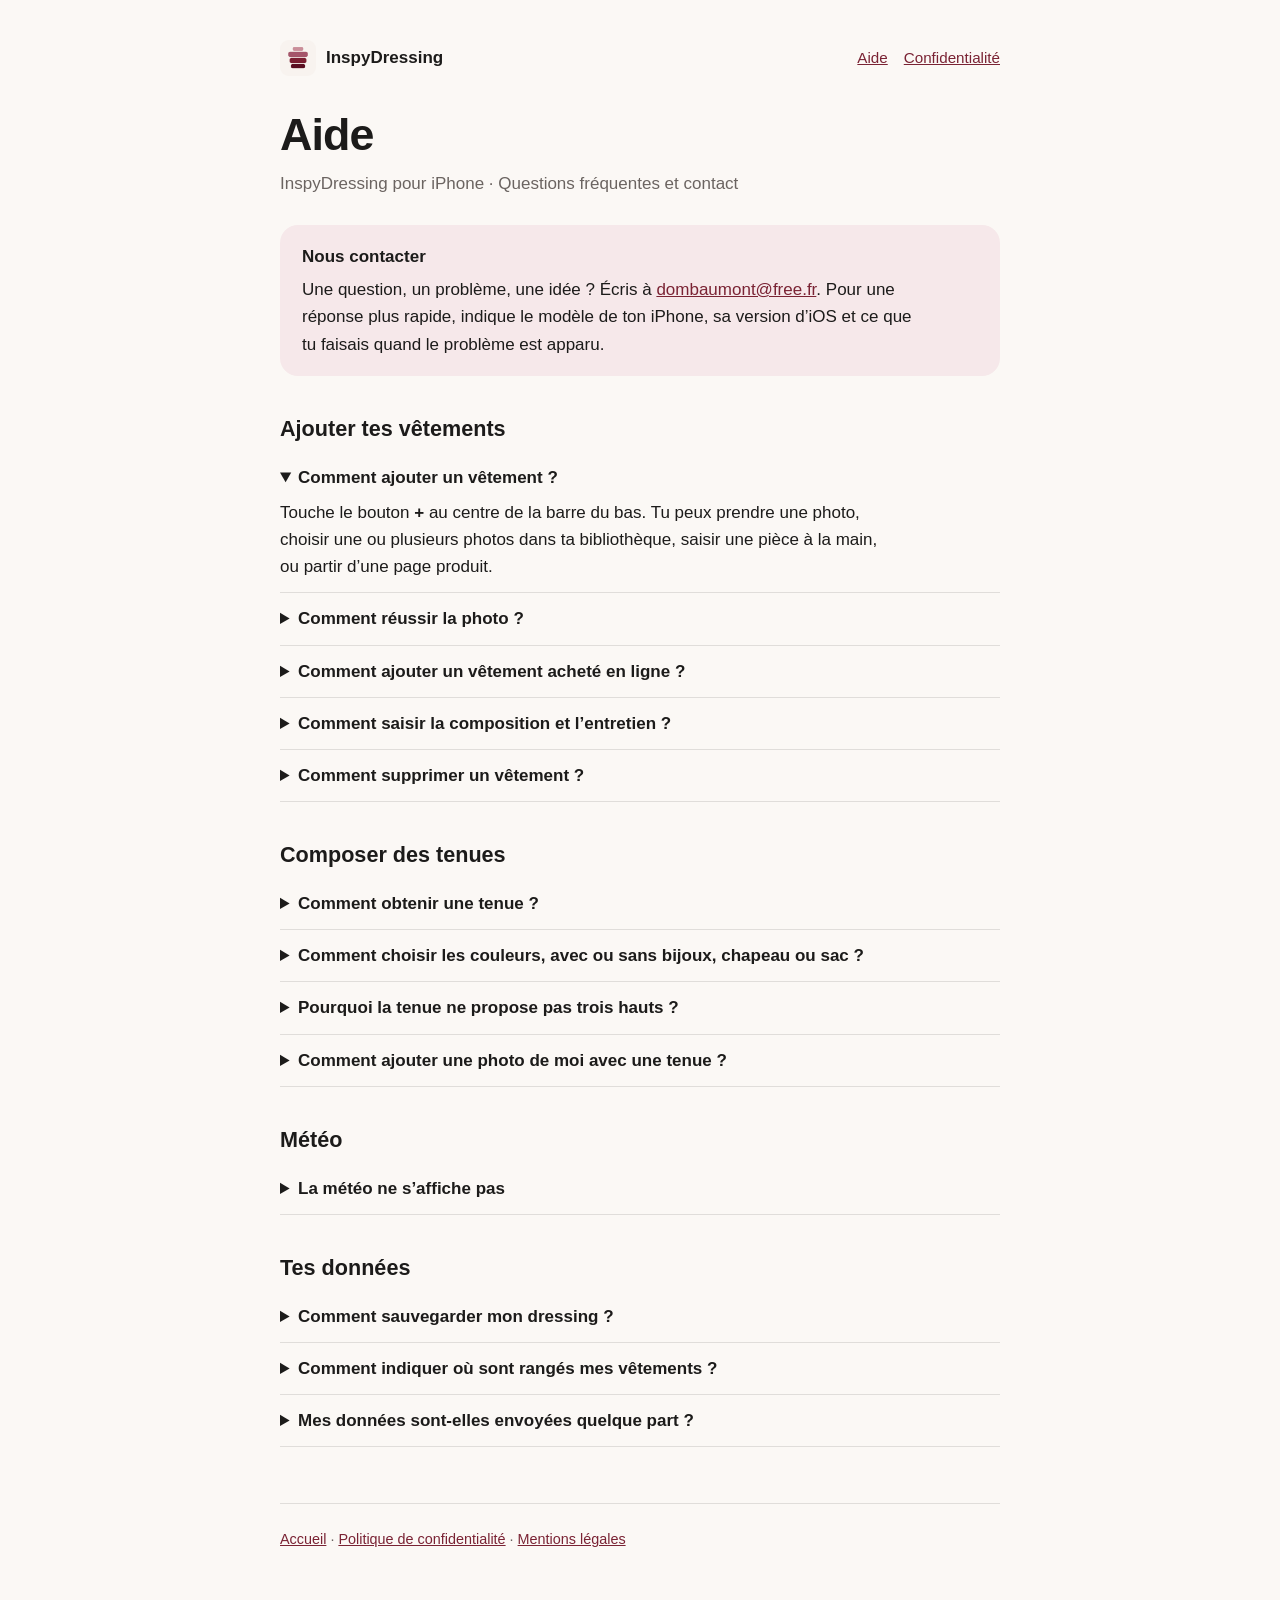
==== aide.html @ 8d3197d7 "Publier le site InspyDressing : accueil, confidentialité et aide Co-Authored-By: Claude Opus 5.5 <no" ====
<!doctype html>
<html lang="fr">
<head>
<meta charset="utf-8">
<meta name="viewport" content="width=device-width, initial-scale=1, viewport-fit=cover">
<title>Aide – InspyDressing</title>
<meta name="description" content="Aide et contact pour l’application InspyDressing pour iPhone.">
<link rel="icon" href="img/icone.png">
<link rel="stylesheet" href="style.css">
</head>
<body>
<div class="page">
  <nav class="top">
    <a class="brand" href="./"><img src="img/icone.png" alt="">InspyDressing</a>
    <div class="links"><a href="aide.html">Aide</a><a href="confidentialite.html">Confidentialité</a></div>
  </nav>

  <h1>Aide</h1>
  <p class="meta">InspyDressing pour iPhone · Questions fréquentes et contact</p>

  <div class="summary">
    <strong>Nous contacter</strong>
    <p style="margin:6px 0 0">Une question, un problème, une idée ? Écris à <a href="mailto:dombaumont@free.fr">dombaumont@free.fr</a>. Pour une réponse plus rapide, indique le modèle de ton iPhone, sa version d’iOS et ce que tu faisais quand le problème est apparu.</p>
  </div>

  <h2>Ajouter tes vêtements</h2>
  <details open>
    <summary>Comment ajouter un vêtement ?</summary>
    <p>Touche le bouton <strong>+</strong> au centre de la barre du bas. Tu peux prendre une photo, choisir une ou plusieurs photos dans ta bibliothèque, saisir une pièce à la main, ou partir d’une page produit.</p>
  </details>
  <details>
    <summary>Comment réussir la photo ?</summary>
    <p>Pose la pièce à plat sur un fond uni, bien éclairée. L’appareil photo guidé t’aide en direct : « Rapproche-toi », « Éloigne-toi », « Pas assez de lumière » (touche la lampe en haut à droite), puis « C’est bon ». Le fond est ensuite retiré automatiquement et les couleurs sont reconnues ; tu peux revenir à la photo d’origine si le détourage ne te plaît pas.</p>
  </details>
  <details>
    <summary>Comment ajouter un vêtement acheté en ligne ?</summary>
    <p>Sur la page du vêtement, dans Safari ou dans l’app de la boutique, touche <strong>Partager</strong> puis <strong>InspyDressing</strong>, et ouvre InspyDressing pour terminer : la photo, le nom, la marque et le prix sont repris.</p>
    <p>Si InspyDressing n’apparaît pas dans le menu Partager : fais défiler la rangée d’apps jusqu’au bout, touche <strong>Plus</strong>, puis <strong>Modifier</strong>, et active InspyDressing.</p>
    <p>Tu peux aussi coller un lien : <strong>+</strong> › <strong>Depuis une page produit</strong>. Certaines boutiques refusent cette lecture directe ; le partage depuis Safari fonctionne alors mieux.</p>
  </details>
  <details>
    <summary>Comment saisir la composition et l’entretien ?</summary>
    <p>Ouvre la fiche du vêtement, puis la carte <strong>Composition et entretien</strong>. Tu peux photographier l’étiquette cousue (le texte est lu automatiquement), toucher les symboles d’entretien ou tout saisir à la main.</p>
  </details>
  <details>
    <summary>Comment supprimer un vêtement ?</summary>
    <p>Ouvre sa fiche et touche <strong>Supprimer le vêtement</strong> en bas, ou fais un appui long sur la pièce dans la grille. La fiche et ses photos sont effacées, et la pièce est retirée des tenues et du calendrier. Pour garder son historique, change plutôt son statut (vendu, donné…).</p>
  </details>

  <h2>Composer des tenues</h2>
  <details>
    <summary>Comment obtenir une tenue ?</summary>
    <p>L’accueil propose chaque jour <strong>Ta tenue du jour</strong> selon la météo. Dans l’onglet <strong>Tenues</strong>, touche <strong>Autre idée</strong> ou secoue ton iPhone pour une nouvelle proposition. Touche une pièce de la tenue pour la changer ; active « Conserver » pour la garder dans les idées suivantes.</p>
  </details>
  <details>
    <summary>Comment choisir les couleurs, avec ou sans bijoux, chapeau ou sac ?</summary>
    <p>Dans l’onglet Tenues, touche le bouton des options (à droite de l’occasion). Choisis les couleurs souhaitées ou à éviter, et pour les bijoux, le chapeau et le sac : Auto, Avec ou Sans. Une nouvelle tenue est proposée dès que tu fermes les options.</p>
  </details>
  <details>
    <summary>Pourquoi la tenue ne propose pas trois hauts ?</summary>
    <p>Par temps doux, InspyDressing propose au plus deux couches en haut (par exemple un tee-shirt et une chemise ouverte, ou une chemise et un pull). Une troisième couche (veste ou manteau) n’est ajoutée que s’il fait froid ou s’il pleut. Tu peux régler ta sensibilité au froid en touchant la météo.</p>
  </details>
  <details>
    <summary>Comment ajouter une photo de moi avec une tenue ?</summary>
    <p>Ouvre la tenue dans <strong>Tenues</strong> › <strong>Enregistrées</strong>, puis touche <strong>Tenue portée</strong> : prends une photo ou choisis-en une. Elle peut ensuite être partagée en montage avec la composition.</p>
  </details>

  <h2>Météo</h2>
  <details>
    <summary>La météo ne s’affiche pas</summary>
    <p>Touche la carte météo de l’accueil : autorise la position, ou saisis ta ville. Vérifie aussi que l’iPhone est connecté à Internet. Sans météo, les tenues restent proposées, sans adaptation au temps.</p>
  </details>

  <h2>Tes données</h2>
  <details>
    <summary>Comment sauvegarder mon dressing ?</summary>
    <p>Ouvre les <strong>Réglages</strong> (roue dentée de l’onglet Stats) › <strong>Sauvegarde</strong>, puis enregistre l’archive dans Fichiers ou iCloud Drive. Pour la restaurer, choisis le fichier depuis le même écran : les éléments sont ajoutés sans doublon.</p>
  </details>
  <details>
    <summary>Comment indiquer où sont rangés mes vêtements ?</summary>
    <p>Réglages › <strong>Lieux de rangement</strong> : crée tes lieux (commode, penderie, grenier…) et leurs emplacements (1er tiroir, étagère…). Tu peux choisir un rangement par défaut pour chaque type de vêtement ; il est proposé automatiquement quand tu ajoutes une pièce.</p>
  </details>
  <details>
    <summary>Mes données sont-elles envoyées quelque part ?</summary>
    <p>Non. Tout reste sur ton iPhone, sans compte ni publicité. Le détail est dans la <a href="confidentialite.html">politique de confidentialité</a>.</p>
  </details>

  <footer>
    <p><a href="./">Accueil</a> · <a href="confidentialite.html">Politique de confidentialité</a> · <a href="confidentialite.html#mentions">Mentions légales</a></p>
  </footer>
</div>
</body>
</html>
---- style.css ----
:root {
  --bg: #fbf8f5; --surface: #ffffff; --ink: #1c1b1a; --muted: #6b6461;
  --line: rgba(28, 27, 26, 0.12); --accent: #7a2334; --accent-ink: #ffffff; --soft: #f6e8ea;
  --studio: #e9e7e3;
  color-scheme: light;
}
@media (prefers-color-scheme: dark) {
  :root:not([data-theme="light"]) {
    --bg: #141312; --surface: #1e1d1c; --ink: #edebe8; --muted: #a8a19d;
    --line: rgba(237, 235, 232, 0.12); --accent: #e3a0ab; --accent-ink: #141312; --soft: #3a2026;
    --studio: #2a2826;
    color-scheme: dark;
  }
}
:root[data-theme="dark"] {
  --bg: #141312; --surface: #1e1d1c; --ink: #edebe8; --muted: #a8a19d;
  --line: rgba(237, 235, 232, 0.12); --accent: #e3a0ab; --accent-ink: #141312; --soft: #3a2026;
  --studio: #2a2826;
  color-scheme: dark;
}

* { box-sizing: border-box; }
body {
  margin: 0; background: var(--bg); color: var(--ink);
  font: 17px/1.6 -apple-system, BlinkMacSystemFont, "SF Pro Text", "Helvetica Neue", Arial, sans-serif;
  -webkit-text-size-adjust: 100%;
}
.page {
  max-width: 760px; margin: 0 auto;
  padding-block: 40px 56px;
  padding-left: max(20px, env(safe-area-inset-left, 0px));
  padding-right: max(20px, env(safe-area-inset-right, 0px));
}
h1, h2, h3 { line-height: 1.2; text-wrap: balance; }
h1 { font-size: clamp(2rem, 6vw, 2.8rem); margin: 0 0 8px; letter-spacing: -0.02em; }
h2 { font-size: 1.35rem; margin: 40px 0 10px; }
h3 { font-size: 1.05rem; margin: 26px 0 6px; }
p, li { max-width: 65ch; }
a { color: var(--accent); }
.meta { color: var(--muted); margin: 0 0 28px; }
.summary { background: var(--soft); border-radius: 18px; padding: 18px 22px; }
.summary ul { margin: 8px 0 0; padding-left: 20px; }
.table-wrap { overflow-x: auto; }
table { width: 100%; border-collapse: collapse; font-size: 0.95rem; }
th, td { text-align: left; vertical-align: top; padding: 10px 8px; border-bottom: 1px solid var(--line); }
th { color: var(--muted); font-weight: 600; }
.small { color: var(--muted); font-size: 0.9rem; }
nav.top { display: flex; align-items: center; gap: 12px; margin-bottom: 32px; flex-wrap: wrap; }
nav.top a.brand { display: flex; align-items: center; gap: 10px; color: var(--ink); text-decoration: none; font-weight: 600; }
nav.top img { width: 36px; height: 36px; border-radius: 9px; }
nav.top .links { margin-left: auto; display: flex; gap: 16px; font-size: 0.95rem; }
footer {
  margin-top: 56px; padding-top: 20px; border-top: 1px solid var(--line);
  color: var(--muted); font-size: 0.9rem;
}
footer p { margin: 4px 0; }

/* Home */
.hero { display: grid; grid-template-columns: auto 1fr; gap: 22px; align-items: center; margin-top: 8px; }
.hero img { width: 104px; height: 104px; border-radius: 24px; box-shadow: 0 6px 20px rgba(122, 35, 52, 0.18); }
.hero p.lead { font-size: 1.2rem; color: var(--muted); margin: 0; }
.badge {
  display: inline-block; margin-top: 18px; padding: 10px 18px; border-radius: 999px;
  background: var(--accent); color: var(--accent-ink); font-weight: 600; text-decoration: none;
}
.shots { display: grid; grid-template-columns: repeat(4, minmax(0, 1fr)); gap: 12px; margin: 36px 0 8px; }
.shots img { width: 100%; max-width: 100%; border-radius: 18px; border: 1px solid var(--line); background: var(--studio); }
.features { display: grid; grid-template-columns: repeat(2, minmax(0, 1fr)); gap: 14px; margin-top: 18px; }
.feature { background: var(--surface); border: 1px solid var(--line); border-radius: 16px; padding: 16px 18px; min-width: 0; }
.feature h3 { margin: 0 0 4px; }
.feature p { margin: 0; color: var(--muted); font-size: 0.95rem; }
details { border-bottom: 1px solid var(--line); padding: 12px 0; }
details summary { cursor: pointer; font-weight: 600; }
details p, details ul { margin: 8px 0 0; }

@media (max-width: 640px) {
  .hero { grid-template-columns: 1fr; }
  .shots { grid-template-columns: repeat(2, minmax(0, 1fr)); }
  .features { grid-template-columns: 1fr; }
  nav.top .links { margin-left: 0; width: 100%; }
}
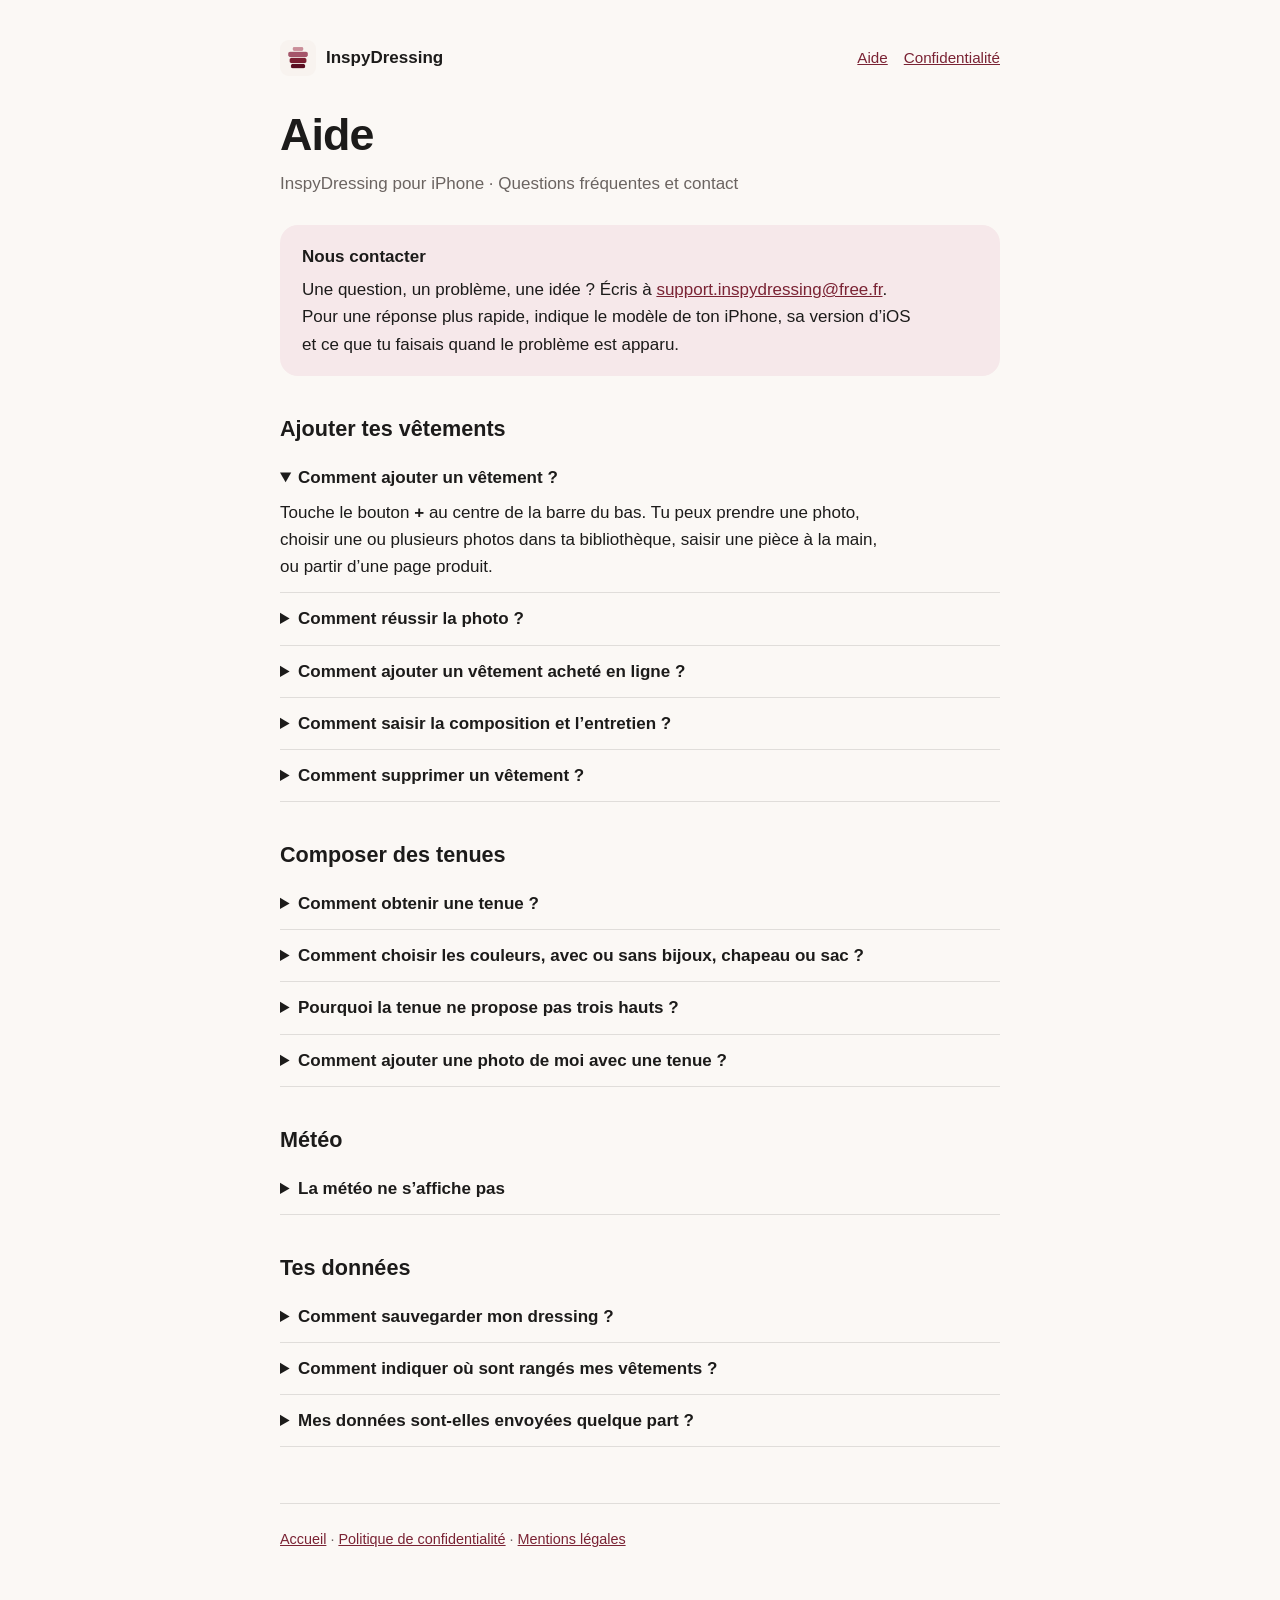
==== commit 2a3684cc: "Utiliser l’adresse support.inspydressing@free.fr comme contact Co-Authored-By: Claude Opus 5.5 <nore" ====
--- a/aide.html
+++ b/aide.html
@@ -20,7 +20,7 @@
 
   <div class="summary">
     <strong>Nous contacter</strong>
-    <p style="margin:6px 0 0">Une question, un problème, une idée ? Écris à <a href="mailto:dombaumont@free.fr">dombaumont@free.fr</a>. Pour une réponse plus rapide, indique le modèle de ton iPhone, sa version d’iOS et ce que tu faisais quand le problème est apparu.</p>
+    <p style="margin:6px 0 0">Une question, un problème, une idée ? Écris à <a href="mailto:support.inspydressing@free.fr">support.inspydressing@free.fr</a>. Pour une réponse plus rapide, indique le modèle de ton iPhone, sa version d’iOS et ce que tu faisais quand le problème est apparu.</p>
   </div>
 
   <h2>Ajouter tes vêtements</h2>
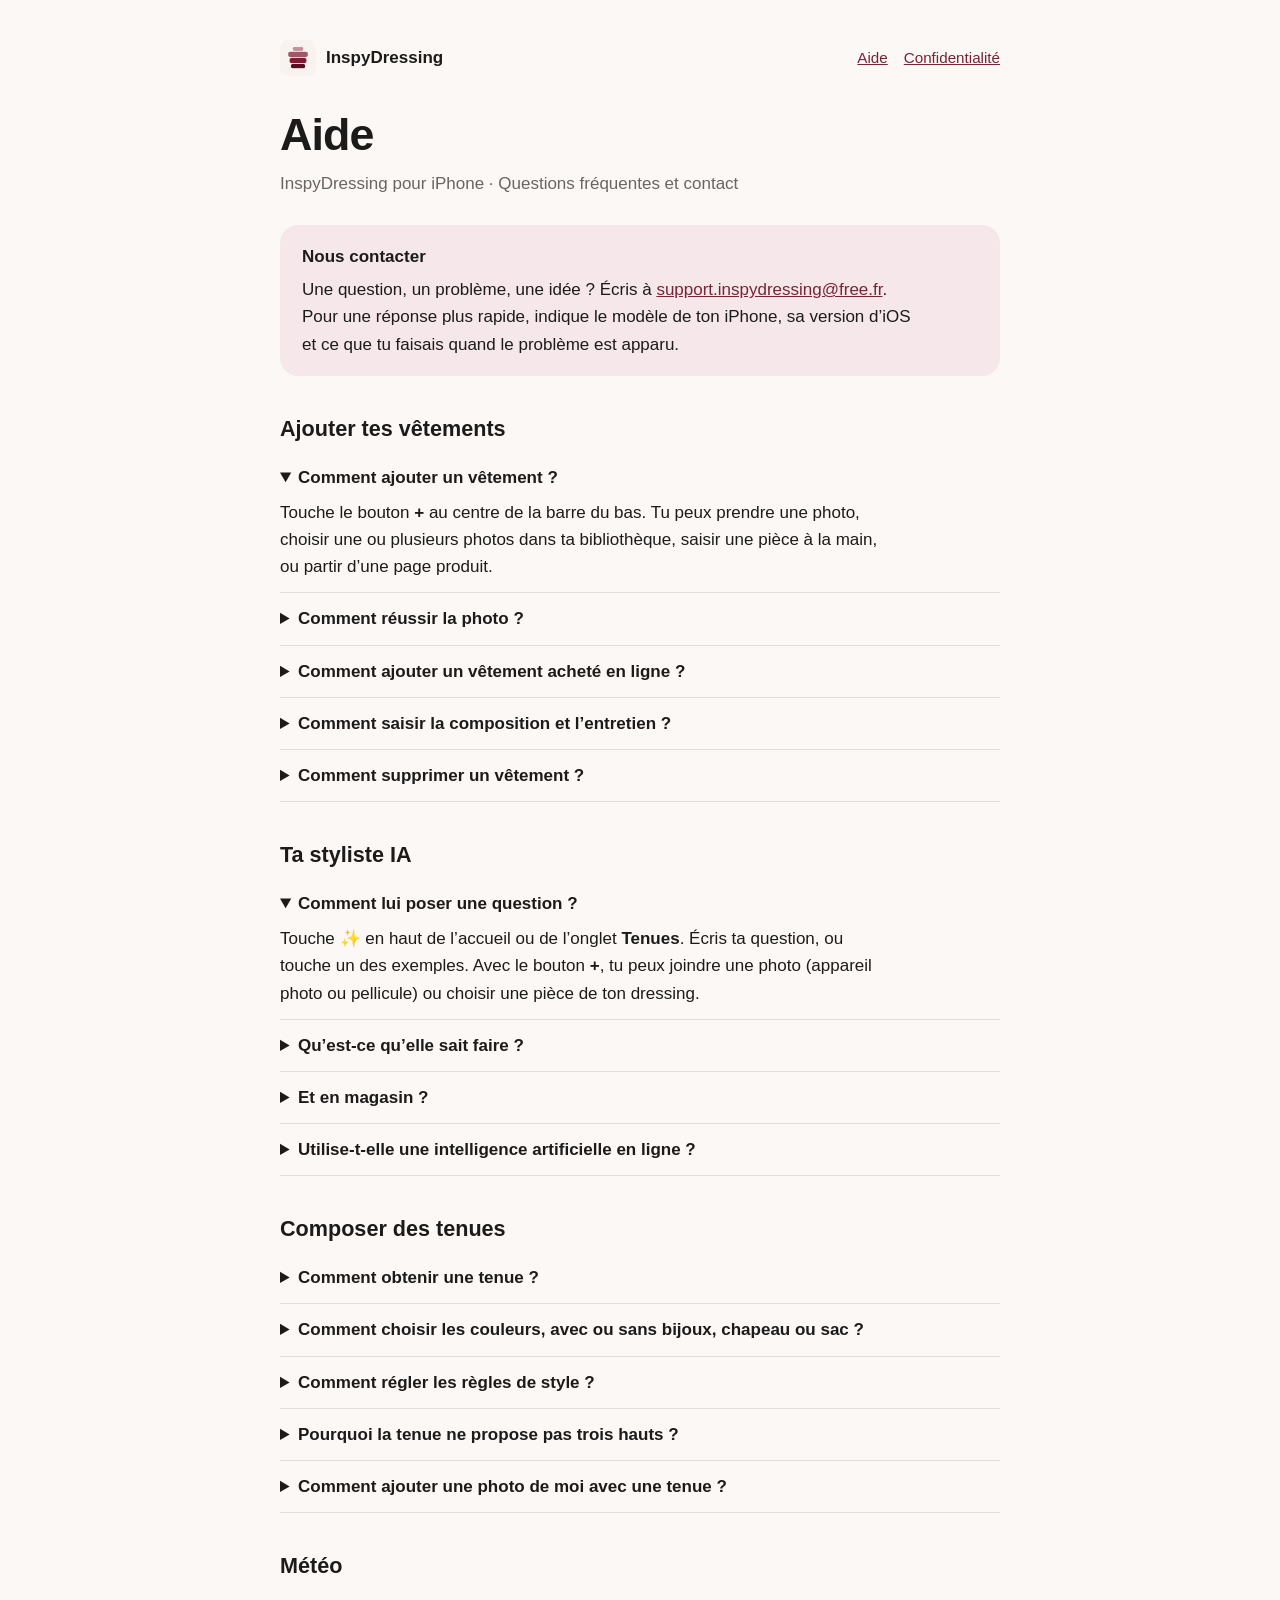
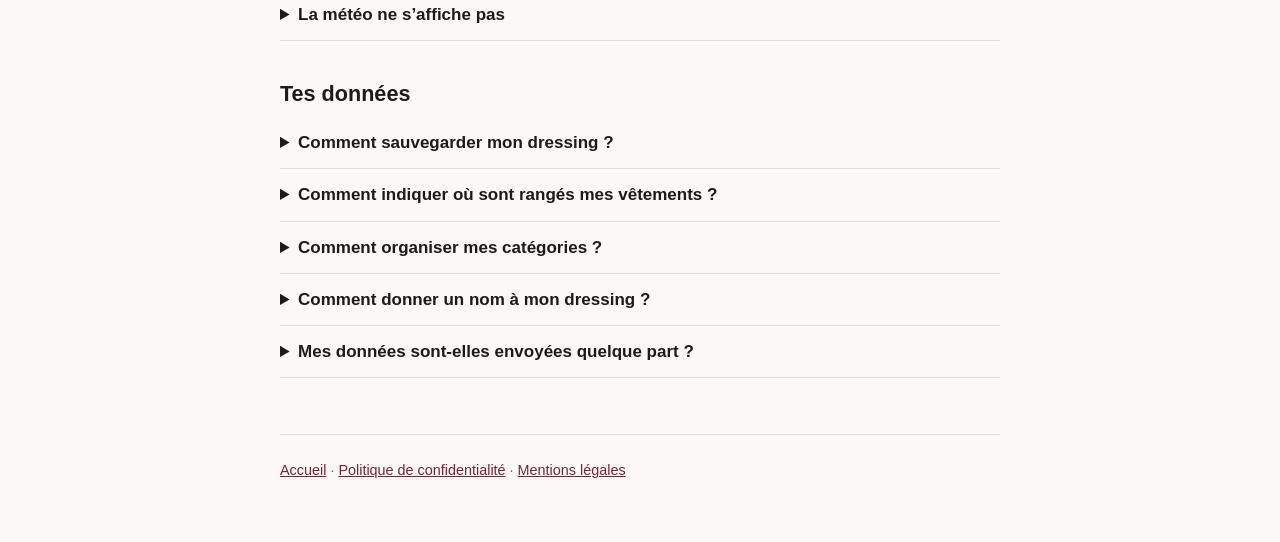
==== commit 35ddde3b: "Mettre à jour le site : styliste IA, nouvelles captures, aide et confidentialité Co-Authored-By: Cla" ====
--- a/aide.html
+++ b/aide.html
@@ -40,11 +40,33 @@
   </details>
   <details>
     <summary>Comment saisir la composition et l’entretien ?</summary>
-    <p>Ouvre la fiche du vêtement, puis la carte <strong>Composition et entretien</strong>. Tu peux photographier l’étiquette cousue (le texte est lu automatiquement), toucher les symboles d’entretien ou tout saisir à la main.</p>
+    <p>Ouvre la fiche du vêtement, puis la carte <strong>Composition et entretien</strong>. Touche <strong>Scanner</strong> pour photographier l’étiquette cousue (le texte est lu automatiquement), ou <strong>Saisir</strong> pour toucher les symboles d’entretien et tout indiquer à la main.</p>
   </details>
   <details>
     <summary>Comment supprimer un vêtement ?</summary>
     <p>Ouvre sa fiche et touche <strong>Supprimer le vêtement</strong> en bas, ou fais un appui long sur la pièce dans la grille. La fiche et ses photos sont effacées, et la pièce est retirée des tenues et du calendrier. Pour garder son historique, change plutôt son statut (vendu, donné…).</p>
+  </details>
+
+  <h2>Ta styliste IA</h2>
+  <details open>
+    <summary>Comment lui poser une question ?</summary>
+    <p>Touche ✨ en haut de l’accueil ou de l’onglet <strong>Tenues</strong>. Écris ta question, ou touche un des exemples. Avec le bouton <strong>+</strong>, tu peux joindre une photo (appareil photo ou pellicule) ou choisir une pièce de ton dressing.</p>
+  </details>
+  <details>
+    <summary>Qu’est-ce qu’elle sait faire ?</summary>
+    <ul>
+      <li><strong>Compléter une tenue</strong> : « Qu’est-ce qui irait bien avec ça ? », avec une photo ou une pièce. Touche <strong>Autre idée</strong> pour une autre proposition.</li>
+      <li><strong>Proposer une pièce</strong> : « Quelles chaussures vont avec ce pull ? », « Quel sac avec ma robe bordeaux ? ».</li>
+      <li><strong>Donner un avis</strong> : « Est-ce qu’un pantalon noir va avec un haut rouge ? » Elle répond Conseillé, À équilibrer ou Déconseillé, avec ses raisons.</li>
+    </ul>
+  </details>
+  <details>
+    <summary>Et en magasin ?</summary>
+    <p>Photographie le vêtement qui te tente et demande « Qu’est-ce qui irait bien avec ça ? ». Elle compose une tenue avec tes pièces, te prévient si tu as déjà quelque chose de très proche (même type de pièce, couleur presque identique), et t’indique avec combien de pièces de ton dressing il s’accorde. Précise le type de pièce dans ta question (« ce pull », « cette veste ») pour une réponse plus juste.</p>
+  </details>
+  <details>
+    <summary>Utilise-t-elle une intelligence artificielle en ligne ?</summary>
+    <p>Non. Quand Apple Intelligence est disponible, elle l’aide à comprendre ta question, directement sur ton iPhone. Les pièces proposées et les avis viennent toujours de ton dressing et de tes règles de style : elle n’invente jamais de vêtement. Sans Apple Intelligence, formule ta question simplement, comme dans les exemples.</p>
   </details>
 
   <h2>Composer des tenues</h2>
@@ -55,6 +77,10 @@
   <details>
     <summary>Comment choisir les couleurs, avec ou sans bijoux, chapeau ou sac ?</summary>
     <p>Dans l’onglet Tenues, touche le bouton des options (à droite de l’occasion). Choisis les couleurs souhaitées ou à éviter, et pour les bijoux, le chapeau et le sac : Auto, Avec ou Sans. Une nouvelle tenue est proposée dès que tu fermes les options.</p>
+  </details>
+  <details>
+    <summary>Comment régler les règles de style ?</summary>
+    <p>Dans les options de l’onglet Tenues, ou dans les Réglages : <strong>Règles de style</strong>. Chaque règle (associations de couleurs, imprimés, volumes, chaussures, météo…) peut être <strong>Conseillée</strong>, <strong>À équilibrer</strong>, <strong>Déconseillée selon le contexte</strong> ou <strong>Désactivée</strong>. L’interrupteur en haut les coupe toutes d’un coup, sans perdre tes réglages. Le détail d’une tenue indique les règles qui s’y appliquent.</p>
   </details>
   <details>
     <summary>Pourquoi la tenue ne propose pas trois hauts ?</summary>
@@ -74,11 +100,19 @@
   <h2>Tes données</h2>
   <details>
     <summary>Comment sauvegarder mon dressing ?</summary>
-    <p>Ouvre les <strong>Réglages</strong> (roue dentée de l’onglet Stats) › <strong>Sauvegarde</strong>, puis enregistre l’archive dans Fichiers ou iCloud Drive. Pour la restaurer, choisis le fichier depuis le même écran : les éléments sont ajoutés sans doublon.</p>
+    <p>Ouvre les <strong>Réglages</strong> (roue dentée de l’onglet Stats) › <strong>Sauvegarde</strong> › <strong>Exporter tout</strong>. L’archive est préparée, puis le menu de partage s’ouvre : choisis <strong>Enregistrer dans Fichiers</strong> (iCloud Drive par exemple). L’app confirme quand c’est enregistré. Pour la restaurer, choisis le fichier depuis le même écran : les éléments sont ajoutés sans doublon.</p>
   </details>
   <details>
     <summary>Comment indiquer où sont rangés mes vêtements ?</summary>
-    <p>Réglages › <strong>Lieux de rangement</strong> : crée tes lieux (commode, penderie, grenier…) et leurs emplacements (1er tiroir, étagère…). Tu peux choisir un rangement par défaut pour chaque type de vêtement ; il est proposé automatiquement quand tu ajoutes une pièce.</p>
+    <p>En bas de l’accueil, <strong>Mes emplacements</strong> montre tes lieux (dressing, commode, penderie…). Dans un lieu, le bouton <strong>…</strong> permet d’ajouter des vêtements (ceux qui n’ont pas encore d’emplacement, ou ceux rangés ailleurs), d’ajouter un emplacement (1er tiroir, étagère… autant que tu veux), de renommer ou de supprimer le lieu. Un appui long sur un emplacement le renomme ou le supprime. <strong>Gérer</strong> ouvre la liste complète, où tu peux aussi choisir un rangement par défaut pour chaque type de vêtement.</p>
+  </details>
+  <details>
+    <summary>Comment organiser mes catégories ?</summary>
+    <p>Sur l’accueil, <strong>Mes catégories</strong> › <strong>Tout voir</strong> : crée une catégorie, ou touche <strong>Modifier l’ordre</strong> et fais glisser les catégories. Tu peux aussi déplacer un vêtement d’une catégorie à l’autre par un appui long.</p>
+  </details>
+  <details>
+    <summary>Comment donner un nom à mon dressing ?</summary>
+    <p>Touche le titre en haut de l’accueil, ou va dans Réglages › Nom de ton dressing. Le prénom donné au premier lancement sert aussi à nommer ta styliste.</p>
   </details>
   <details>
     <summary>Mes données sont-elles envoyées quelque part ?</summary>
--- a/style.css
+++ b/style.css
@@ -63,8 +63,26 @@
   display: inline-block; margin-top: 18px; padding: 10px 18px; border-radius: 999px;
   background: var(--accent); color: var(--accent-ink); font-weight: 600; text-decoration: none;
 }
-.shots { display: grid; grid-template-columns: repeat(4, minmax(0, 1fr)); gap: 12px; margin: 36px 0 8px; }
-.shots img { width: 100%; max-width: 100%; border-radius: 18px; border: 1px solid var(--line); background: var(--studio); }
+.shots {
+  display: grid; grid-auto-flow: column; grid-auto-columns: minmax(200px, 1fr);
+  gap: 14px; margin: 36px 0 8px; overflow-x: auto; scroll-snap-type: x mandatory;
+  padding-bottom: 8px; -webkit-overflow-scrolling: touch;
+}
+.shots img {
+  width: 100%; max-width: 100%; border-radius: 20px; scroll-snap-align: start;
+  box-shadow: 0 6px 18px rgba(122, 35, 52, 0.12);
+}
+.highlight {
+  display: grid; grid-template-columns: minmax(0, 1fr) minmax(0, 260px); gap: 28px; align-items: center;
+  background: var(--soft); border-radius: 24px; padding: 26px; margin-top: 40px;
+}
+.highlight h2 { margin-top: 0; }
+.highlight img { width: 100%; max-width: 100%; border-radius: 20px; box-shadow: 0 6px 18px rgba(122, 35, 52, 0.15); }
+.highlight ul { margin: 10px 0 0; padding-left: 20px; }
+.tag {
+  display: inline-block; font-size: 0.78rem; font-weight: 700; letter-spacing: 0.06em; text-transform: uppercase;
+  color: var(--accent); margin-bottom: 6px;
+}
 .features { display: grid; grid-template-columns: repeat(2, minmax(0, 1fr)); gap: 14px; margin-top: 18px; }
 .feature { background: var(--surface); border: 1px solid var(--line); border-radius: 16px; padding: 16px 18px; min-width: 0; }
 .feature h3 { margin: 0 0 4px; }
@@ -75,7 +93,9 @@
 
 @media (max-width: 640px) {
   .hero { grid-template-columns: 1fr; }
-  .shots { grid-template-columns: repeat(2, minmax(0, 1fr)); }
+  .shots { grid-auto-columns: 62%; }
+  .highlight { grid-template-columns: 1fr; padding: 20px; }
+  .highlight img { max-width: 260px; justify-self: center; }
   .features { grid-template-columns: 1fr; }
   nav.top .links { margin-left: 0; width: 100%; }
 }
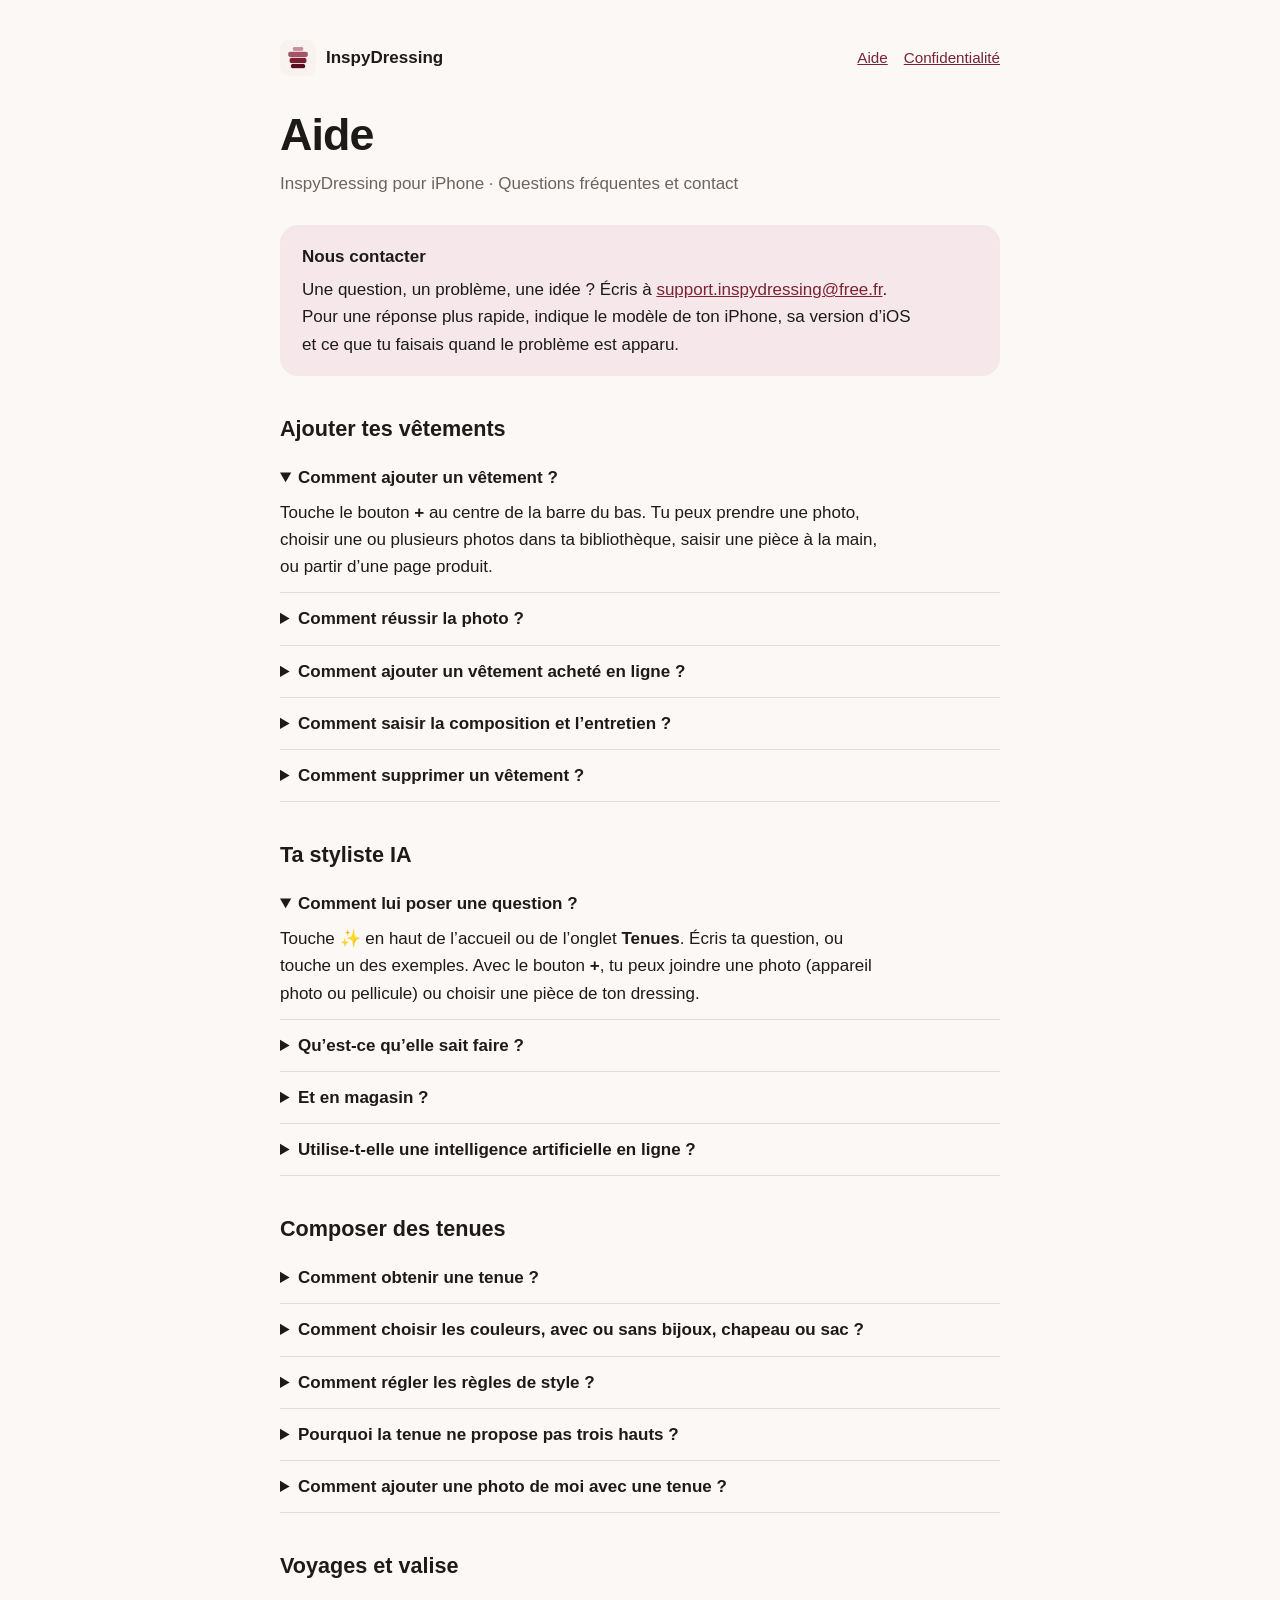
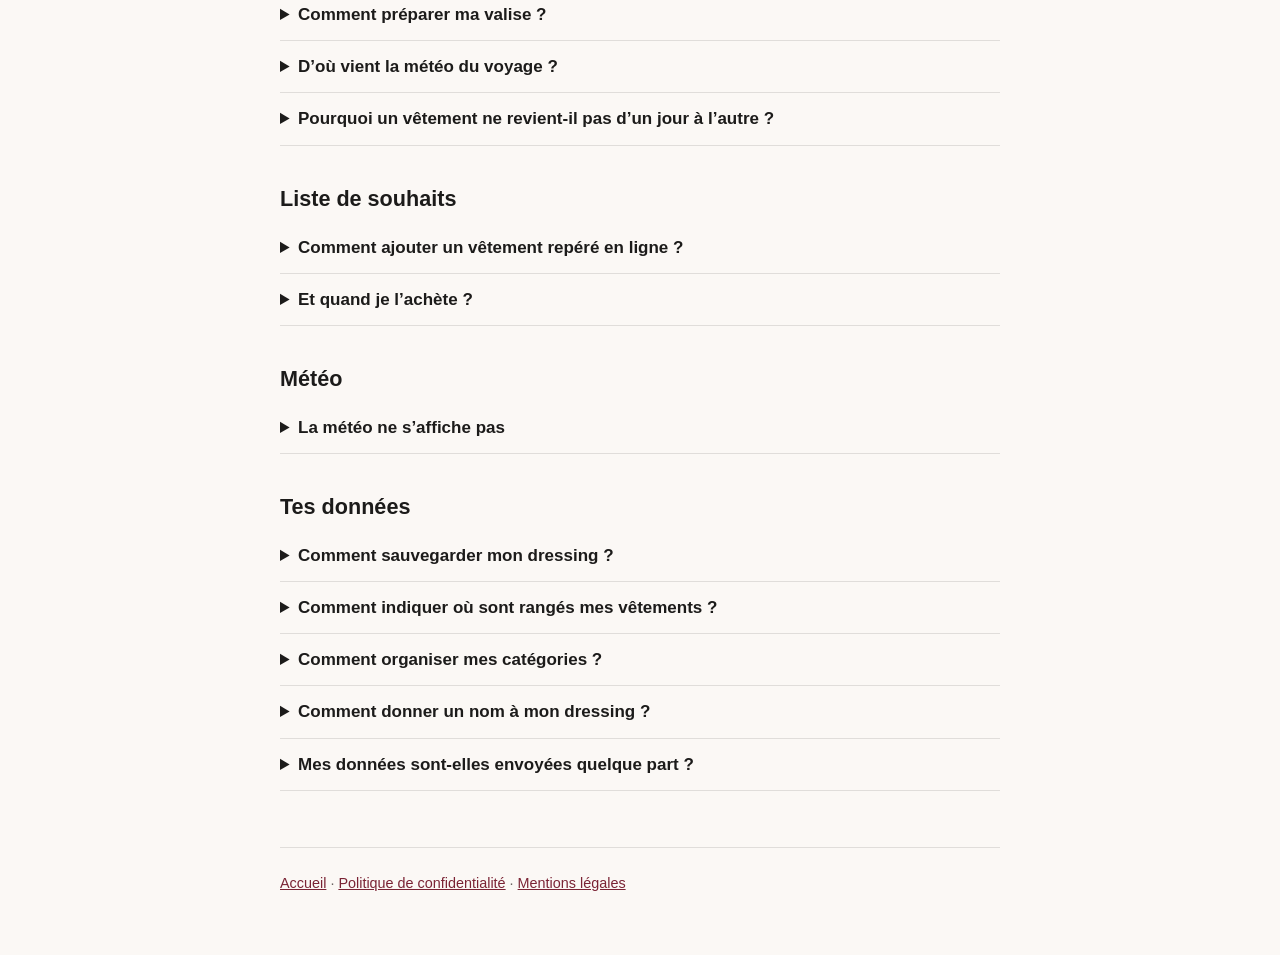
==== commit 01f647b7: "Valise et liste de souhaits : aide et confidentialité" ====
--- a/aide.html
+++ b/aide.html
@@ -6,7 +6,7 @@
 <title>Aide – InspyDressing</title>
 <meta name="description" content="Aide et contact pour l’application InspyDressing pour iPhone.">
 <link rel="icon" href="img/icone.png">
-<link rel="stylesheet" href="style.css">
+<link rel="stylesheet" href="pages.css">
 </head>
 <body>
 <div class="page">
@@ -91,6 +91,30 @@
     <p>Ouvre la tenue dans <strong>Tenues</strong> › <strong>Enregistrées</strong>, puis touche <strong>Tenue portée</strong> : prends une photo ou choisis-en une. Elle peut ensuite être partagée en montage avec la composition.</p>
   </details>
 
+  <h2>Voyages et valise</h2>
+  <details>
+    <summary>Comment préparer ma valise ?</summary>
+    <p>Dans <strong>Calendrier</strong>, touche <strong>Valise</strong> puis <strong>+</strong>. Indique la destination, les dates, tes activités (ville, plage, soirée…), la taille du bagage et le climat attendu. InspyDressing prépare une tenue par jour avec le moins de pièces possible, et la liste de ce qu’il faut emporter. Tout reste modifiable : <strong>Autre idée</strong> pour un jour, ajout ou retrait d’une pièce, liste « À ne pas oublier ».</p>
+  </details>
+  <details>
+    <summary>D’où vient la météo du voyage ?</summary>
+    <p>À moins de 10 jours du départ, ce sont les prévisions de ta destination. Au-delà, le climat que tu as choisi. À l’approche du départ, touche <strong>⋯</strong> › <strong>Recomposer la valise</strong> pour profiter des vraies prévisions.</p>
+  </details>
+  <details>
+    <summary>Pourquoi un vêtement ne revient-il pas d’un jour à l’autre ?</summary>
+    <p>Un même haut, bas ou robe n’est proposé qu’une fois tous les 4 jours. Les chaussures, manteaux, vestes et accessoires peuvent servir plusieurs jours de suite.</p>
+  </details>
+
+  <h2>Liste de souhaits</h2>
+  <details>
+    <summary>Comment ajouter un vêtement repéré en ligne ?</summary>
+    <p>Sur la page du vêtement, dans Safari ou l’app de la boutique, touche <strong>Partager</strong> puis <strong>InspyDressing</strong>, et choisis <strong>Ma liste de souhaits</strong>. La photo, le nom, le prix, la marque et le lien de la boutique sont repris. Tu peux aussi le prendre en photo en magasin ou l’ajouter à la main depuis <strong>Ma liste de souhaits</strong> sur l’accueil.</p>
+  </details>
+  <details>
+    <summary>Et quand je l’achète ?</summary>
+    <p>Ouvre l’envie et touche <strong>Je l’ai achetée</strong> : elle rejoint ton dressing avec son prix et la date du jour. Avant d’acheter, la fiche t’indique avec combien de pièces de ton dressing elle irait, et si tu as déjà quelque chose de très proche.</p>
+  </details>
+
   <h2>Météo</h2>
   <details>
     <summary>La météo ne s’affiche pas</summary>
--- a/pages.css
+++ b/pages.css
@@ -0,0 +1,101 @@
+:root {
+  --bg: #fbf8f5; --surface: #ffffff; --ink: #1c1b1a; --muted: #6b6461;
+  --line: rgba(28, 27, 26, 0.12); --accent: #7a2334; --accent-ink: #ffffff; --soft: #f6e8ea;
+  --studio: #e9e7e3;
+  color-scheme: light;
+}
+@media (prefers-color-scheme: dark) {
+  :root:not([data-theme="light"]) {
+    --bg: #141312; --surface: #1e1d1c; --ink: #edebe8; --muted: #a8a19d;
+    --line: rgba(237, 235, 232, 0.12); --accent: #e3a0ab; --accent-ink: #141312; --soft: #3a2026;
+    --studio: #2a2826;
+    color-scheme: dark;
+  }
+}
+:root[data-theme="dark"] {
+  --bg: #141312; --surface: #1e1d1c; --ink: #edebe8; --muted: #a8a19d;
+  --line: rgba(237, 235, 232, 0.12); --accent: #e3a0ab; --accent-ink: #141312; --soft: #3a2026;
+  --studio: #2a2826;
+  color-scheme: dark;
+}
+
+* { box-sizing: border-box; }
+body {
+  margin: 0; background: var(--bg); color: var(--ink);
+  font: 17px/1.6 -apple-system, BlinkMacSystemFont, "SF Pro Text", "Helvetica Neue", Arial, sans-serif;
+  -webkit-text-size-adjust: 100%;
+}
+.page {
+  max-width: 760px; margin: 0 auto;
+  padding-block: 40px 56px;
+  padding-left: max(20px, env(safe-area-inset-left, 0px));
+  padding-right: max(20px, env(safe-area-inset-right, 0px));
+}
+h1, h2, h3 { line-height: 1.2; text-wrap: balance; }
+h1 { font-size: clamp(2rem, 6vw, 2.8rem); margin: 0 0 8px; letter-spacing: -0.02em; }
+h2 { font-size: 1.35rem; margin: 40px 0 10px; }
+h3 { font-size: 1.05rem; margin: 26px 0 6px; }
+p, li { max-width: 65ch; }
+a { color: var(--accent); }
+.meta { color: var(--muted); margin: 0 0 28px; }
+.summary { background: var(--soft); border-radius: 18px; padding: 18px 22px; }
+.summary ul { margin: 8px 0 0; padding-left: 20px; }
+.table-wrap { overflow-x: auto; }
+table { width: 100%; border-collapse: collapse; font-size: 0.95rem; }
+th, td { text-align: left; vertical-align: top; padding: 10px 8px; border-bottom: 1px solid var(--line); }
+th { color: var(--muted); font-weight: 600; }
+.small { color: var(--muted); font-size: 0.9rem; }
+nav.top { display: flex; align-items: center; gap: 12px; margin-bottom: 32px; flex-wrap: wrap; }
+nav.top a.brand { display: flex; align-items: center; gap: 10px; color: var(--ink); text-decoration: none; font-weight: 600; }
+nav.top img { width: 36px; height: 36px; border-radius: 9px; }
+nav.top .links { margin-left: auto; display: flex; gap: 16px; font-size: 0.95rem; }
+footer {
+  margin-top: 56px; padding-top: 20px; border-top: 1px solid var(--line);
+  color: var(--muted); font-size: 0.9rem;
+}
+footer p { margin: 4px 0; }
+
+/* Home */
+.hero { display: grid; grid-template-columns: auto 1fr; gap: 22px; align-items: center; margin-top: 8px; }
+.hero img { width: 104px; height: 104px; border-radius: 24px; box-shadow: 0 6px 20px rgba(122, 35, 52, 0.18); }
+.hero p.lead { font-size: 1.2rem; color: var(--muted); margin: 0; }
+.badge {
+  display: inline-block; margin-top: 18px; padding: 10px 18px; border-radius: 999px;
+  background: var(--accent); color: var(--accent-ink); font-weight: 600; text-decoration: none;
+}
+.shots {
+  display: grid; grid-auto-flow: column; grid-auto-columns: minmax(200px, 1fr);
+  gap: 14px; margin: 36px 0 8px; overflow-x: auto; scroll-snap-type: x mandatory;
+  padding-bottom: 8px; -webkit-overflow-scrolling: touch;
+}
+.shots img {
+  width: 100%; max-width: 100%; border-radius: 20px; scroll-snap-align: start;
+  box-shadow: 0 6px 18px rgba(122, 35, 52, 0.12);
+}
+.highlight {
+  display: grid; grid-template-columns: minmax(0, 1fr) minmax(0, 260px); gap: 28px; align-items: center;
+  background: var(--soft); border-radius: 24px; padding: 26px; margin-top: 40px;
+}
+.highlight h2 { margin-top: 0; }
+.highlight img { width: 100%; max-width: 100%; border-radius: 20px; box-shadow: 0 6px 18px rgba(122, 35, 52, 0.15); }
+.highlight ul { margin: 10px 0 0; padding-left: 20px; }
+.tag {
+  display: inline-block; font-size: 0.78rem; font-weight: 700; letter-spacing: 0.06em; text-transform: uppercase;
+  color: var(--accent); margin-bottom: 6px;
+}
+.features { display: grid; grid-template-columns: repeat(2, minmax(0, 1fr)); gap: 14px; margin-top: 18px; }
+.feature { background: var(--surface); border: 1px solid var(--line); border-radius: 16px; padding: 16px 18px; min-width: 0; }
+.feature h3 { margin: 0 0 4px; }
+.feature p { margin: 0; color: var(--muted); font-size: 0.95rem; }
+details { border-bottom: 1px solid var(--line); padding: 12px 0; }
+details summary { cursor: pointer; font-weight: 600; }
+details p, details ul { margin: 8px 0 0; }
+
+@media (max-width: 640px) {
+  .hero { grid-template-columns: 1fr; }
+  .shots { grid-auto-columns: 62%; }
+  .highlight { grid-template-columns: 1fr; padding: 20px; }
+  .highlight img { max-width: 260px; justify-self: center; }
+  .features { grid-template-columns: 1fr; }
+  nav.top .links { margin-left: 0; width: 100%; }
+}
